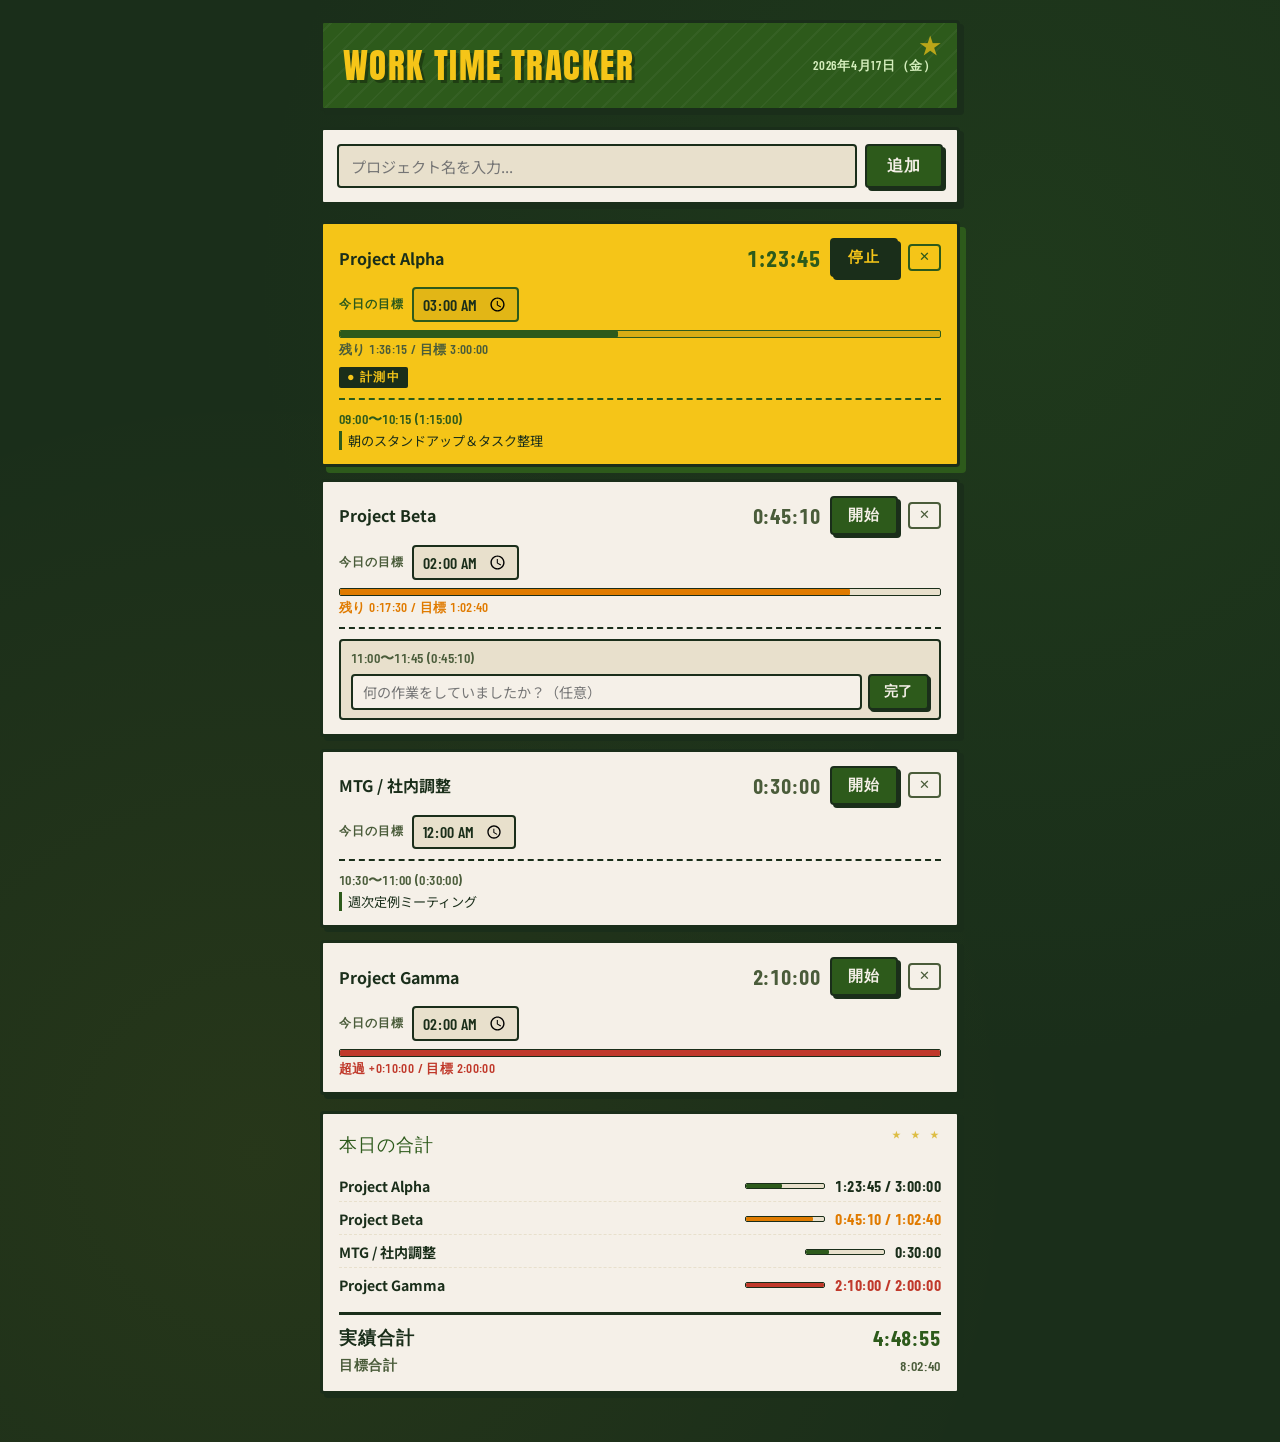
==== preview.html @ 82e2892b "Add アメカジ design preview 新デザインのモックを preview.html + style-preview.css として追加。 既存の index.html / style.cs" ====
<!DOCTYPE html>
<html lang="ja">
<head>
  <meta charset="UTF-8">
  <meta name="viewport" content="width=device-width, initial-scale=1.0">
  <title>Work Time Tracker — Preview</title>
  <link rel="preconnect" href="https://fonts.googleapis.com">
  <link rel="preconnect" href="https://fonts.gstatic.com" crossorigin>
  <link href="https://fonts.googleapis.com/css2?family=Anton&family=Barlow+Condensed:wght@600;700&family=Noto+Sans+JP:wght@400;700&display=swap" rel="stylesheet">
  <link rel="stylesheet" href="style-preview.css">
</head>
<body>
  <div class="app">
    <header class="header">
      <h1>Work Time Tracker</h1>
      <div class="date">2026年4月17日（金）</div>
    </header>

    <!-- Add project form -->
    <section class="add-project">
      <form id="add-project-form">
        <input type="text" placeholder="プロジェクト名を入力..." maxlength="50" autocomplete="off">
        <button type="submit">追加</button>
      </form>
    </section>

    <!-- Projects -->
    <section class="projects">

      <!-- Running project -->
      <div class="project-card is-running">
        <div class="project-card-main">
          <span class="project-name">Project Alpha</span>
          <span class="project-timer">1:23:45</span>
          <button class="btn-toggle">停止</button>
          <button class="btn-delete">✕</button>
        </div>
        <div class="target-input-row">
          <span class="target-label">今日の目標</span>
          <input class="target-time-input" type="time" value="03:00">
        </div>
        <!-- Progress bar: 46% -->
        <div class="target-row">
          <div class="target-bar-wrap">
            <div class="target-bar" style="width:46.3%"></div>
          </div>
          <span class="target-status">残り 1:36:15 / 目標 3:00:00</span>
        </div>
        <span class="running-label">● 計測中</span>
        <!-- Log list -->
        <ul class="log-list">
          <li class="log-item">
            <div class="log-meta">09:00〜10:15 <span class="log-dur">(1:15:00)</span></div>
            <div class="log-note-text">朝のスタンドアップ＆タスク整理</div>
          </li>
        </ul>
      </div>

      <!-- Stopped project with pending note -->
      <div class="project-card">
        <div class="project-card-main">
          <span class="project-name">Project Beta</span>
          <span class="project-timer">0:45:10</span>
          <button class="btn-toggle">開始</button>
          <button class="btn-delete">✕</button>
        </div>
        <div class="target-input-row">
          <span class="target-label">今日の目標</span>
          <input class="target-time-input" type="time" value="02:00">
        </div>
        <!-- Progress bar: warn 80%+ -->
        <div class="target-row">
          <div class="target-bar-wrap">
            <div class="target-bar warn" style="width:85%"></div>
          </div>
          <span class="target-status warn">残り 0:17:30 / 目標 1:02:40</span>
        </div>
        <!-- Pending note input -->
        <ul class="log-list">
          <li class="log-item log-item--pending">
            <div class="log-meta">11:00〜11:45 <span class="log-dur">(0:45:10)</span></div>
            <div class="log-note-input-row">
              <input class="log-note-input" type="text" placeholder="何の作業をしていましたか？（任意）" value="">
              <button class="btn-note-done">完了</button>
            </div>
          </li>
        </ul>
      </div>

      <!-- Simple project, no target, with past logs -->
      <div class="project-card">
        <div class="project-card-main">
          <span class="project-name">MTG / 社内調整</span>
          <span class="project-timer">0:30:00</span>
          <button class="btn-toggle">開始</button>
          <button class="btn-delete">✕</button>
        </div>
        <div class="target-input-row">
          <span class="target-label">今日の目標</span>
          <input class="target-time-input" type="time" value="00:00">
        </div>
        <ul class="log-list">
          <li class="log-item">
            <div class="log-meta">10:30〜11:00 <span class="log-dur">(0:30:00)</span></div>
            <div class="log-note-text">週次定例ミーティング</div>
          </li>
        </ul>
      </div>

      <!-- Over-target project -->
      <div class="project-card">
        <div class="project-card-main">
          <span class="project-name">Project Gamma</span>
          <span class="project-timer">2:10:00</span>
          <button class="btn-toggle">開始</button>
          <button class="btn-delete">✕</button>
        </div>
        <div class="target-input-row">
          <span class="target-label">今日の目標</span>
          <input class="target-time-input" type="time" value="02:00">
        </div>
        <!-- Over target -->
        <div class="target-row">
          <div class="target-bar-wrap">
            <div class="target-bar over" style="width:100%"></div>
          </div>
          <span class="target-status over">超過 +0:10:00 / 目標 2:00:00</span>
        </div>
      </div>

    </section>

    <!-- Summary -->
    <section class="summary">
      <h2>本日の合計</h2>
      <div class="summary-list">
        <div class="summary-row">
          <span class="s-name">Project Alpha</span>
          <div class="s-bar-wrap"><div class="s-bar" style="width:46%"></div></div>
          <span class="s-time">1:23:45 / 3:00:00</span>
        </div>
        <div class="summary-row">
          <span class="s-name">Project Beta</span>
          <div class="s-bar-wrap"><div class="s-bar warn" style="width:85%"></div></div>
          <span class="s-time warn">0:45:10 / 1:02:40</span>
        </div>
        <div class="summary-row">
          <span class="s-name">MTG / 社内調整</span>
          <div class="s-bar-wrap"><div class="s-bar" style="width:30%"></div></div>
          <span class="s-time">0:30:00</span>
        </div>
        <div class="summary-row">
          <span class="s-name">Project Gamma</span>
          <div class="s-bar-wrap"><div class="s-bar over" style="width:100%"></div></div>
          <span class="s-time over">2:10:00 / 2:00:00</span>
        </div>
      </div>
      <div class="total-row">
        <span>実績合計</span>
        <span id="grand-total">4:48:55</span>
      </div>
      <div class="total-row total-row--target">
        <span>目標合計</span>
        <span id="target-total">8:02:40</span>
      </div>
    </section>

  </div>
</body>
</html>
---- style-preview.css ----
*, *::before, *::after {
  box-sizing: border-box;
  margin: 0;
  padding: 0;
}

:root {
  --bg:              #1a2e1a;
  --surface:         #f5f0e8;
  --surface-dark:    #e8e0cc;
  --border:          #1a2e1a;
  --text:            #1a2e1a;
  --text-secondary:  #4a5c3a;
  --text-on-dark:    #f5f0e8;
  --green:           #2d5a1b;
  --green-mid:       #3d7a25;
  --green-light:     #d4edbc;
  --yellow:          #f5c518;
  --yellow-dark:     #d4a800;
  --yellow-text:     #1a2e1a;
  --warn:            #e07b00;
  --danger:          #c0392b;
  --danger-hover:    #a93226;
  --radius:          4px;
  --border-width:    3px;
  --shadow:          4px 4px 0 var(--border);
  --shadow-active:   6px 6px 0 var(--green);
}

body {
  font-family: 'Noto Sans JP', -apple-system, sans-serif;
  background: var(--bg);
  background-image:
    radial-gradient(circle at 20% 80%, rgba(245,197,24,0.06) 0%, transparent 50%),
    radial-gradient(circle at 80% 20%, rgba(61,122,37,0.15) 0%, transparent 50%);
  color: var(--text);
  min-height: 100vh;
  padding: 20px 16px 48px;
}

.app {
  max-width: 640px;
  margin: 0 auto;
  display: flex;
  flex-direction: column;
  gap: 16px;
}

/* ── Header ─────────────────────────────────────────────────────── */
.header {
  background: var(--green);
  border: var(--border-width) solid var(--border);
  border-radius: var(--radius);
  padding: 16px 20px;
  box-shadow: var(--shadow);
  display: flex;
  align-items: center;
  justify-content: space-between;
  gap: 12px;
  position: relative;
  overflow: hidden;
}

.header::before {
  content: '';
  position: absolute;
  inset: 0;
  background: repeating-linear-gradient(
    -45deg,
    transparent,
    transparent 12px,
    rgba(255,255,255,0.04) 12px,
    rgba(255,255,255,0.04) 14px
  );
  pointer-events: none;
}

.header::after {
  content: '★';
  position: absolute;
  top: 10px;
  right: 16px;
  font-size: 1.4rem;
  color: var(--yellow);
  opacity: 0.7;
  line-height: 1;
}

.header h1 {
  font-family: 'Anton', sans-serif;
  font-size: clamp(1.6rem, 6vw, 2.2rem);
  font-weight: 400;
  letter-spacing: 0.04em;
  text-transform: uppercase;
  color: var(--yellow);
  text-shadow: 3px 3px 0 rgba(0,0,0,0.3);
  position: relative;
}

.date {
  font-family: 'Barlow Condensed', sans-serif;
  font-size: 0.8rem;
  font-weight: 600;
  letter-spacing: 0.06em;
  text-transform: uppercase;
  color: var(--green-light);
  white-space: nowrap;
  position: relative;
}

/* ── Add project ─────────────────────────────────────────────────── */
.add-project {
  background: var(--surface);
  border: var(--border-width) solid var(--border);
  border-radius: var(--radius);
  padding: 14px;
  box-shadow: var(--shadow);
}

.add-project form {
  display: flex;
  gap: 8px;
}

.add-project input {
  flex: 1;
  background: var(--surface-dark);
  border: 2px solid var(--border);
  border-radius: var(--radius);
  padding: 9px 12px;
  font-family: 'Noto Sans JP', sans-serif;
  font-size: 0.95rem;
  color: var(--text);
  outline: none;
  transition: border-color 0.15s;
}

.add-project input:focus {
  border-color: var(--green);
  outline: 2px solid var(--yellow);
  outline-offset: 1px;
}

.add-project button {
  background: var(--green);
  color: var(--text-on-dark);
  border: 2px solid var(--border);
  border-radius: var(--radius);
  padding: 9px 20px;
  font-family: 'Barlow Condensed', sans-serif;
  font-weight: 700;
  font-size: 1rem;
  letter-spacing: 0.06em;
  text-transform: uppercase;
  cursor: pointer;
  box-shadow: 3px 3px 0 var(--border);
  transition: transform 0.08s, box-shadow 0.08s, background 0.12s;
  white-space: nowrap;
}

.add-project button:hover {
  background: var(--green-mid);
  transform: translate(-1px, -1px);
  box-shadow: 4px 4px 0 var(--border);
}

.add-project button:active {
  transform: translate(2px, 2px);
  box-shadow: 1px 1px 0 var(--border);
}

/* ── Project cards ───────────────────────────────────────────────── */
.projects {
  display: flex;
  flex-direction: column;
  gap: 12px;
}

.project-card {
  background: var(--surface);
  border: var(--border-width) solid var(--border);
  border-radius: var(--radius);
  padding: 14px 16px;
  box-shadow: var(--shadow);
  transition: background 0.15s, box-shadow 0.2s;
}

.project-card.is-running {
  background: var(--yellow);
  box-shadow: var(--shadow-active);
}

.project-card-main {
  display: flex;
  align-items: center;
  gap: 10px;
}

.project-name {
  flex: 1;
  font-family: 'Noto Sans JP', sans-serif;
  font-size: 1rem;
  font-weight: 700;
  color: var(--text);
  overflow: hidden;
  text-overflow: ellipsis;
  white-space: nowrap;
}

.project-card.is-running .project-name {
  color: var(--yellow-text);
}

.project-timer {
  font-family: 'Barlow Condensed', sans-serif;
  font-size: 1.3rem;
  font-weight: 700;
  font-variant-numeric: tabular-nums;
  letter-spacing: 0.04em;
  color: var(--text-secondary);
  min-width: 88px;
  text-align: right;
}

.project-card.is-running .project-timer {
  color: var(--green);
  font-size: 1.4rem;
}

.btn-toggle {
  background: var(--green);
  color: var(--text-on-dark);
  border: 2px solid var(--border);
  border-radius: var(--radius);
  padding: 7px 16px;
  font-family: 'Barlow Condensed', sans-serif;
  font-size: 0.95rem;
  font-weight: 700;
  letter-spacing: 0.05em;
  text-transform: uppercase;
  min-width: 64px;
  cursor: pointer;
  box-shadow: 3px 3px 0 var(--border);
  transition: transform 0.08s, box-shadow 0.08s;
}

.btn-toggle:hover {
  transform: translate(-1px, -1px);
  box-shadow: 4px 4px 0 var(--border);
}

.btn-toggle:active {
  transform: translate(2px, 2px);
  box-shadow: 1px 1px 0 var(--border);
}

.project-card.is-running .btn-toggle {
  background: var(--border);
  color: var(--yellow);
  border-color: var(--border);
}

.btn-delete {
  background: none;
  color: var(--text-secondary);
  border: 2px solid var(--text-secondary);
  border-radius: var(--radius);
  padding: 5px 9px;
  font-size: 0.8rem;
  line-height: 1;
  cursor: pointer;
  transition: color 0.12s, border-color 0.12s, background 0.12s;
}

.btn-delete:hover {
  color: var(--danger);
  border-color: var(--danger);
  background: rgba(192,57,43,0.08);
}

.project-card.is-running .btn-delete {
  color: var(--green);
  border-color: var(--green);
}

/* ── Running label ───────────────────────────────────────────────── */
.running-label {
  display: inline-block;
  margin-top: 8px;
  padding: 2px 8px;
  background: var(--border);
  color: var(--yellow);
  font-family: 'Barlow Condensed', sans-serif;
  font-size: 0.78rem;
  font-weight: 700;
  letter-spacing: 0.1em;
  text-transform: uppercase;
  border-radius: 2px;
}

/* ── Target input row ────────────────────────────────────────────── */
.target-input-row {
  display: flex;
  align-items: center;
  gap: 8px;
  margin-top: 10px;
  flex-wrap: wrap;
}

.target-label {
  font-family: 'Barlow Condensed', sans-serif;
  font-size: 0.78rem;
  font-weight: 600;
  letter-spacing: 0.08em;
  text-transform: uppercase;
  color: var(--text-secondary);
}

.project-card.is-running .target-label {
  color: var(--green);
}

.target-time-input {
  background: var(--surface-dark);
  border: 2px solid var(--border);
  border-radius: var(--radius);
  padding: 4px 8px;
  font-family: 'Barlow Condensed', sans-serif;
  font-size: 1rem;
  font-weight: 600;
  color: var(--text);
  outline: none;
  cursor: pointer;
}

.target-time-input:focus {
  border-color: var(--green);
  outline: 2px solid var(--yellow);
  outline-offset: 1px;
}

.project-card.is-running .target-time-input {
  background: rgba(0,0,0,0.08);
  border-color: var(--green);
  color: var(--yellow-text);
}

/* ── Target progress bar ─────────────────────────────────────────── */
.target-row {
  margin-top: 8px;
  display: flex;
  flex-direction: column;
  gap: 3px;
}

.target-bar-wrap {
  height: 8px;
  background: var(--surface-dark);
  border-radius: 2px;
  border: 1px solid var(--border);
  overflow: hidden;
}

.project-card.is-running .target-bar-wrap {
  background: rgba(0,0,0,0.12);
  border-color: var(--green);
}

.target-bar {
  height: 100%;
  background: var(--green);
  border-radius: 1px;
  transition: width 1s linear, background 0.3s;
}

.target-bar.warn { background: var(--warn); }
.target-bar.over { background: var(--danger); }

.target-status {
  font-family: 'Barlow Condensed', sans-serif;
  font-size: 0.8rem;
  font-weight: 600;
  letter-spacing: 0.03em;
  color: var(--text-secondary);
  font-variant-numeric: tabular-nums;
}

.target-status.warn { color: var(--warn); }
.target-status.over { color: var(--danger); }

/* ── Log list ────────────────────────────────────────────────────── */
.log-list {
  list-style: none;
  margin-top: 10px;
  display: flex;
  flex-direction: column;
  gap: 6px;
  border-top: 2px dashed var(--border);
  padding-top: 10px;
}

.project-card.is-running .log-list {
  border-top-color: var(--green);
}

.log-item {
  font-size: 0.85rem;
}

.log-meta {
  font-family: 'Barlow Condensed', sans-serif;
  font-size: 0.85rem;
  font-weight: 600;
  letter-spacing: 0.03em;
  color: var(--text-secondary);
  font-variant-numeric: tabular-nums;
}

.project-card.is-running .log-meta {
  color: var(--green);
}

.log-dur {
  font-variant-numeric: tabular-nums;
}

.log-note-text {
  font-family: 'Noto Sans JP', sans-serif;
  color: var(--text);
  margin-top: 2px;
  padding-left: 6px;
  border-left: 3px solid var(--green);
  font-size: 0.82rem;
}

.log-item--pending {
  background: var(--surface-dark);
  border: 2px solid var(--border);
  border-radius: var(--radius);
  padding: 8px 10px;
}

.project-card.is-running .log-item--pending {
  background: rgba(0,0,0,0.08);
  border-color: var(--green);
}

.log-note-input-row {
  display: flex;
  gap: 6px;
  margin-top: 6px;
}

.log-note-input {
  flex: 1;
  background: var(--surface);
  border: 2px solid var(--border);
  border-radius: var(--radius);
  padding: 6px 10px;
  font-family: 'Noto Sans JP', sans-serif;
  font-size: 0.88rem;
  color: var(--text);
  outline: none;
}

.log-note-input:focus {
  border-color: var(--green);
  outline: 2px solid var(--yellow);
  outline-offset: 1px;
}

.btn-note-done {
  background: var(--green);
  color: var(--text-on-dark);
  border: 2px solid var(--border);
  border-radius: var(--radius);
  padding: 6px 14px;
  font-family: 'Barlow Condensed', sans-serif;
  font-size: 0.9rem;
  font-weight: 700;
  letter-spacing: 0.05em;
  text-transform: uppercase;
  cursor: pointer;
  box-shadow: 2px 2px 0 var(--border);
  transition: transform 0.08s, box-shadow 0.08s;
  white-space: nowrap;
}

.btn-note-done:hover {
  transform: translate(-1px, -1px);
  box-shadow: 3px 3px 0 var(--border);
}

.btn-note-done:active {
  transform: translate(1px, 1px);
  box-shadow: 1px 1px 0 var(--border);
}

/* ── Summary ─────────────────────────────────────────────────────── */
.summary {
  background: var(--surface);
  border: var(--border-width) solid var(--border);
  border-radius: var(--radius);
  padding: 16px;
  box-shadow: var(--shadow);
  position: relative;
}

.summary::after {
  content: '★ ★ ★';
  position: absolute;
  top: 14px;
  right: 14px;
  font-size: 0.55rem;
  letter-spacing: 4px;
  color: var(--yellow-dark);
  opacity: 0.7;
}

.summary h2 {
  font-family: 'Anton', sans-serif;
  font-size: 1.1rem;
  font-weight: 400;
  letter-spacing: 0.06em;
  text-transform: uppercase;
  color: var(--green);
  margin-bottom: 14px;
}

.summary-list {
  display: flex;
  flex-direction: column;
  gap: 2px;
  margin-bottom: 12px;
}

.summary-row {
  display: flex;
  justify-content: space-between;
  align-items: center;
  font-size: 0.88rem;
  padding: 5px 0;
  border-bottom: 1px dashed var(--surface-dark);
}

.summary-row:last-child {
  border-bottom: none;
}

.summary-row .s-name {
  font-family: 'Noto Sans JP', sans-serif;
  font-weight: 700;
  color: var(--text);
  overflow: hidden;
  text-overflow: ellipsis;
  white-space: nowrap;
  flex: 1;
  margin-right: 10px;
}

.summary-row .s-bar-wrap {
  width: 80px;
  height: 6px;
  background: var(--surface-dark);
  border-radius: 2px;
  border: 1px solid var(--border);
  margin: 0 10px;
  flex-shrink: 0;
  overflow: hidden;
}

.summary-row .s-bar {
  height: 100%;
  background: var(--green);
  border-radius: 1px;
  transition: width 1s linear;
}

.summary-row .s-bar.warn  { background: var(--warn); }
.summary-row .s-bar.over  { background: var(--danger); }

.summary-row .s-time {
  font-family: 'Barlow Condensed', sans-serif;
  font-size: 0.92rem;
  font-weight: 700;
  letter-spacing: 0.03em;
  font-variant-numeric: tabular-nums;
  color: var(--text);
  white-space: nowrap;
}

.summary-row .s-time.warn { color: var(--warn); }
.summary-row .s-time.over { color: var(--danger); }

.total-row {
  display: flex;
  justify-content: space-between;
  align-items: center;
  padding-top: 10px;
  border-top: 3px solid var(--border);
  margin-top: 8px;
  font-family: 'Barlow Condensed', sans-serif;
  font-size: 1.1rem;
  font-weight: 700;
  letter-spacing: 0.05em;
  text-transform: uppercase;
  color: var(--text);
}

#grand-total {
  font-size: 1.3rem;
  color: var(--green);
  font-variant-numeric: tabular-nums;
}

.total-row--target {
  border-top: none;
  padding-top: 4px;
  margin-top: 2px;
  font-size: 0.85rem;
  font-weight: 600;
  color: var(--text-secondary);
}

#target-total {
  font-variant-numeric: tabular-nums;
}

/* ── Empty state ─────────────────────────────────────────────────── */
.empty-state {
  text-align: center;
  color: var(--text-on-dark);
  font-family: 'Barlow Condensed', sans-serif;
  font-size: 1rem;
  letter-spacing: 0.05em;
  text-transform: uppercase;
  padding: 32px 0;
  opacity: 0.6;
}
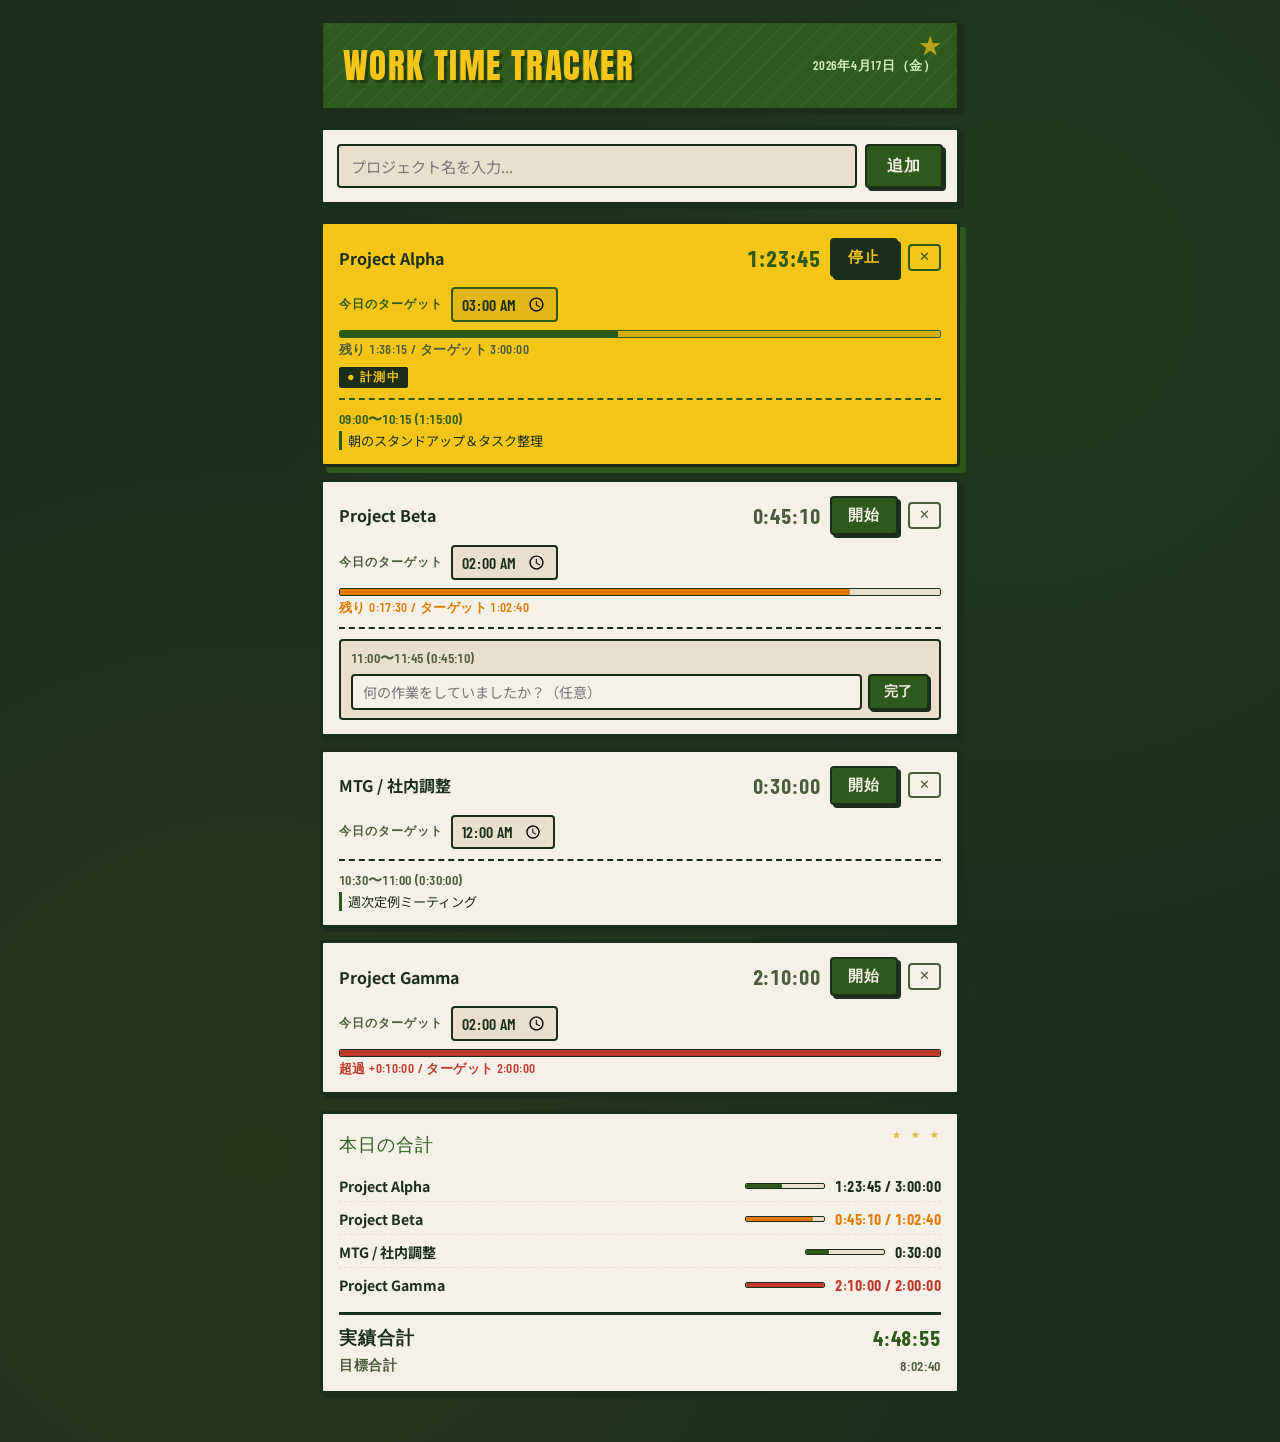
==== commit 59832623: "Add アメカジ design preview (preview.html + style-preview.css)" ====
--- a/preview.html
+++ b/preview.html
@@ -16,7 +16,6 @@
       <div class="date">2026年4月17日（金）</div>
     </header>
 
-    <!-- Add project form -->
     <section class="add-project">
       <form id="add-project-form">
         <input type="text" placeholder="プロジェクト名を入力..." maxlength="50" autocomplete="off">
@@ -24,10 +23,8 @@
       </form>
     </section>
 
-    <!-- Projects -->
     <section class="projects">
 
-      <!-- Running project -->
       <div class="project-card is-running">
         <div class="project-card-main">
           <span class="project-name">Project Alpha</span>
@@ -36,18 +33,16 @@
           <button class="btn-delete">✕</button>
         </div>
         <div class="target-input-row">
-          <span class="target-label">今日の目標</span>
+          <span class="target-label">今日のターゲット</span>
           <input class="target-time-input" type="time" value="03:00">
         </div>
-        <!-- Progress bar: 46% -->
         <div class="target-row">
           <div class="target-bar-wrap">
             <div class="target-bar" style="width:46.3%"></div>
           </div>
-          <span class="target-status">残り 1:36:15 / 目標 3:00:00</span>
+          <span class="target-status">残り 1:36:15 / ターゲット 3:00:00</span>
         </div>
         <span class="running-label">● 計測中</span>
-        <!-- Log list -->
         <ul class="log-list">
           <li class="log-item">
             <div class="log-meta">09:00〜10:15 <span class="log-dur">(1:15:00)</span></div>
@@ -56,7 +51,6 @@
         </ul>
       </div>
 
-      <!-- Stopped project with pending note -->
       <div class="project-card">
         <div class="project-card-main">
           <span class="project-name">Project Beta</span>
@@ -65,17 +59,15 @@
           <button class="btn-delete">✕</button>
         </div>
         <div class="target-input-row">
-          <span class="target-label">今日の目標</span>
+          <span class="target-label">今日のターゲット</span>
           <input class="target-time-input" type="time" value="02:00">
         </div>
-        <!-- Progress bar: warn 80%+ -->
         <div class="target-row">
           <div class="target-bar-wrap">
             <div class="target-bar warn" style="width:85%"></div>
           </div>
-          <span class="target-status warn">残り 0:17:30 / 目標 1:02:40</span>
+          <span class="target-status warn">残り 0:17:30 / ターゲット 1:02:40</span>
         </div>
-        <!-- Pending note input -->
         <ul class="log-list">
           <li class="log-item log-item--pending">
             <div class="log-meta">11:00〜11:45 <span class="log-dur">(0:45:10)</span></div>
@@ -87,7 +79,6 @@
         </ul>
       </div>
 
-      <!-- Simple project, no target, with past logs -->
       <div class="project-card">
         <div class="project-card-main">
           <span class="project-name">MTG / 社内調整</span>
@@ -96,7 +87,7 @@
           <button class="btn-delete">✕</button>
         </div>
         <div class="target-input-row">
-          <span class="target-label">今日の目標</span>
+          <span class="target-label">今日のターゲット</span>
           <input class="target-time-input" type="time" value="00:00">
         </div>
         <ul class="log-list">
@@ -107,7 +98,6 @@
         </ul>
       </div>
 
-      <!-- Over-target project -->
       <div class="project-card">
         <div class="project-card-main">
           <span class="project-name">Project Gamma</span>
@@ -116,21 +106,19 @@
           <button class="btn-delete">✕</button>
         </div>
         <div class="target-input-row">
-          <span class="target-label">今日の目標</span>
+          <span class="target-label">今日のターゲット</span>
           <input class="target-time-input" type="time" value="02:00">
         </div>
-        <!-- Over target -->
         <div class="target-row">
           <div class="target-bar-wrap">
             <div class="target-bar over" style="width:100%"></div>
           </div>
-          <span class="target-status over">超過 +0:10:00 / 目標 2:00:00</span>
+          <span class="target-status over">超過 +0:10:00 / ターゲット 2:00:00</span>
         </div>
       </div>
 
     </section>
 
-    <!-- Summary -->
     <section class="summary">
       <h2>本日の合計</h2>
       <div class="summary-list">
--- a/style-preview.css
+++ b/style-preview.css
@@ -46,7 +46,6 @@
   gap: 16px;
 }
 
-/* ── Header ─────────────────────────────────────────────────────── */
 .header {
   background: var(--green);
   border: var(--border-width) solid var(--border);
@@ -108,7 +107,6 @@
   position: relative;
 }
 
-/* ── Add project ─────────────────────────────────────────────────── */
 .add-project {
   background: var(--surface);
   border: var(--border-width) solid var(--border);
@@ -169,7 +167,6 @@
   box-shadow: 1px 1px 0 var(--border);
 }
 
-/* ── Project cards ───────────────────────────────────────────────── */
 .projects {
   display: flex;
   flex-direction: column;
@@ -283,7 +280,6 @@
   border-color: var(--green);
 }
 
-/* ── Running label ───────────────────────────────────────────────── */
 .running-label {
   display: inline-block;
   margin-top: 8px;
@@ -298,7 +294,6 @@
   border-radius: 2px;
 }
 
-/* ── Target input row ────────────────────────────────────────────── */
 .target-input-row {
   display: flex;
   align-items: center;
@@ -345,7 +340,6 @@
   color: var(--yellow-text);
 }
 
-/* ── Target progress bar ─────────────────────────────────────────── */
 .target-row {
   margin-top: 8px;
   display: flex;
@@ -388,7 +382,6 @@
 .target-status.warn { color: var(--warn); }
 .target-status.over { color: var(--danger); }
 
-/* ── Log list ────────────────────────────────────────────────────── */
 .log-list {
   list-style: none;
   margin-top: 10px;
@@ -496,7 +489,6 @@
   box-shadow: 1px 1px 0 var(--border);
 }
 
-/* ── Summary ─────────────────────────────────────────────────────── */
 .summary {
   background: var(--surface);
   border: var(--border-width) solid var(--border);
@@ -626,7 +618,6 @@
   font-variant-numeric: tabular-nums;
 }
 
-/* ── Empty state ─────────────────────────────────────────────────── */
 .empty-state {
   text-align: center;
   color: var(--text-on-dark);
